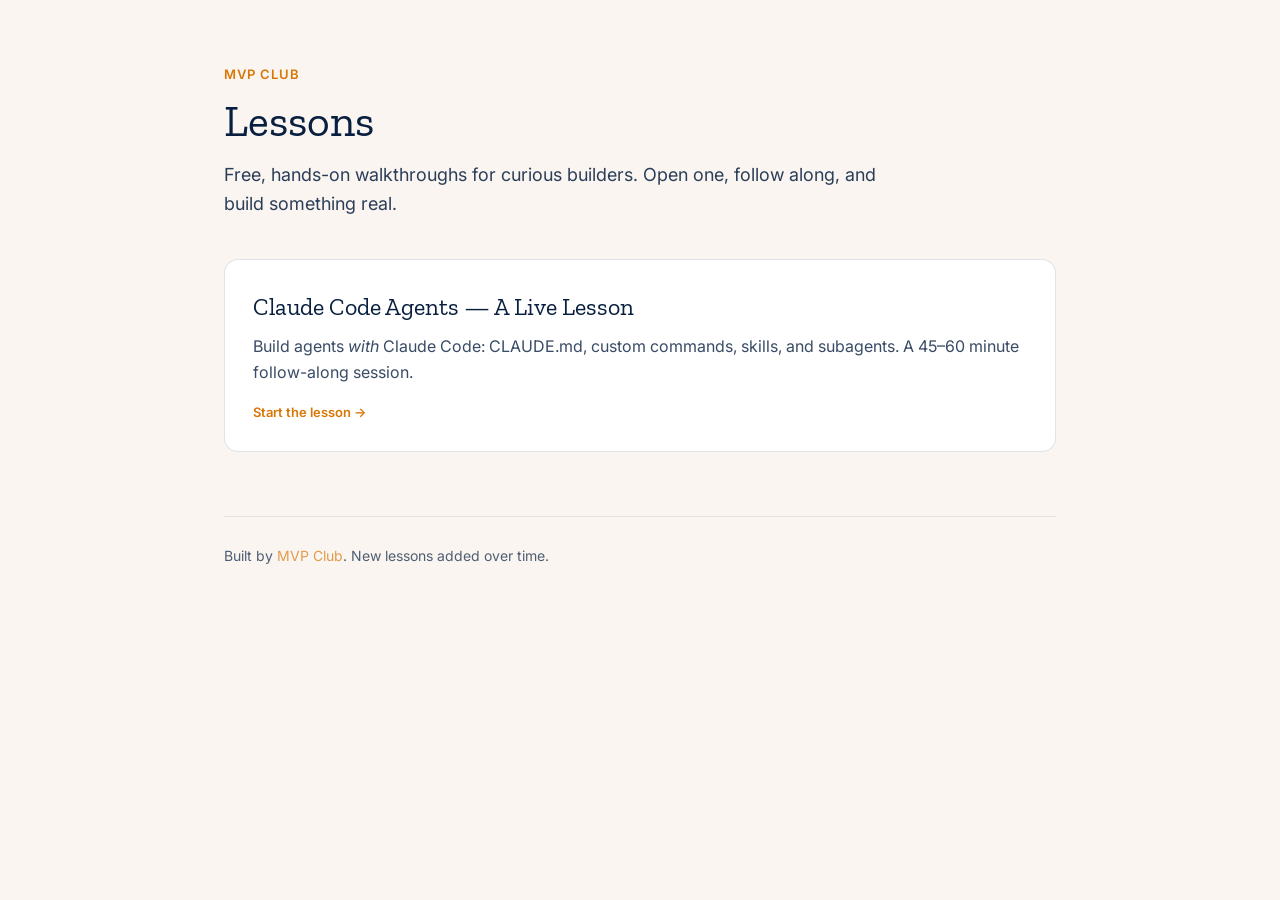
==== index.html @ be9ad40e "feat: initial learning hub with claude-code-agents lesson Co-Authored-By: Claude Opus 4.7 (1M contex" ====
<!DOCTYPE html>
<html lang="en">
<head>
  <meta charset="UTF-8">
  <meta name="viewport" content="width=device-width, initial-scale=1.0">
  <title>MVP Club — Lessons</title>
  <meta name="description" content="Free, hands-on lessons from MVP Club on building with AI.">
  <link rel="preconnect" href="https://fonts.googleapis.com">
  <link rel="preconnect" href="https://fonts.gstatic.com" crossorigin>
  <link href="https://fonts.googleapis.com/css2?family=Zilla+Slab:wght@400&family=Inter:wght@400;500;600&display=swap" rel="stylesheet">
  <style>
    :root {
      --warm-stone: #faf5f0;
      --navy: #081f3f;
      --amber: #d97706;
      --golden: #fbbf24;
      --golden-soft: #fef3c7;
      --card-bg: #ffffff;
      --border-subtle: rgba(8, 31, 63, 0.12);
    }
    * { box-sizing: border-box; }
    body {
      margin: 0;
      background: var(--warm-stone);
      color: var(--navy);
      font-family: 'Inter', system-ui, -apple-system, sans-serif;
      font-size: 16px;
      line-height: 1.6;
      -webkit-font-smoothing: antialiased;
    }
    .wrap { max-width: 880px; margin: 0 auto; padding: 64px 24px 80px; }
    header { margin-bottom: 8px; }
    .eyebrow {
      font-size: 13px; font-weight: 600; letter-spacing: 0.08em;
      text-transform: uppercase; color: var(--amber); margin: 0 0 12px;
    }
    h1 {
      font-family: 'Zilla Slab', serif; font-weight: 400;
      font-size: 44px; line-height: 1.1; margin: 0 0 16px;
    }
    .lede { font-size: 18px; max-width: 60ch; margin: 0; opacity: 0.85; }
    .lessons { display: grid; gap: 20px; margin-top: 40px; }
    .lesson-card {
      display: block; text-decoration: none; color: inherit;
      background: var(--card-bg); border: 1px solid var(--border-subtle);
      border-radius: 14px; padding: 28px 28px 26px;
      transition: transform 0.15s, box-shadow 0.15s, border-color 0.15s;
    }
    .lesson-card:hover {
      transform: translateY(-2px);
      box-shadow: 0 12px 28px rgba(8, 31, 63, 0.10);
      border-color: var(--amber);
    }
    .lesson-card h2 {
      font-family: 'Zilla Slab', serif; font-weight: 400;
      font-size: 24px; margin: 0 0 8px;
    }
    .lesson-card p { margin: 0 0 14px; opacity: 0.8; }
    .meta {
      font-size: 13px; font-weight: 600; color: var(--amber);
      display: inline-flex; align-items: center; gap: 6px;
    }
    footer {
      margin-top: 64px; padding-top: 28px;
      border-top: 1px solid var(--border-subtle);
      font-size: 14px; opacity: 0.7;
    }
    footer a { color: var(--amber); text-decoration: none; }
    footer a:hover { text-decoration: underline; }
    @media (max-width: 600px) {
      h1 { font-size: 34px; }
      .wrap { padding: 44px 20px 64px; }
    }
  </style>
</head>
<body>
  <div class="wrap">
    <header>
      <p class="eyebrow">MVP Club</p>
      <h1>Lessons</h1>
      <p class="lede">Free, hands-on walkthroughs for curious builders. Open one, follow along, and build something real.</p>
    </header>

    <main class="lessons">
      <a class="lesson-card" href="claude-code-agents/">
        <h2>Claude Code Agents — A Live Lesson</h2>
        <p>Build agents <em>with</em> Claude Code: CLAUDE.md, custom commands, skills, and subagents. A 45–60 minute follow-along session.</p>
        <span class="meta">Start the lesson →</span>
      </a>
    </main>

    <footer>
      Built by <a href="https://mvpclub.ai?utm_source=lessons&utm_medium=referral&utm_campaign=learning-hub&utm_content=company">MVP Club</a>. New lessons added over time.
    </footer>
  </div>
</body>
</html>
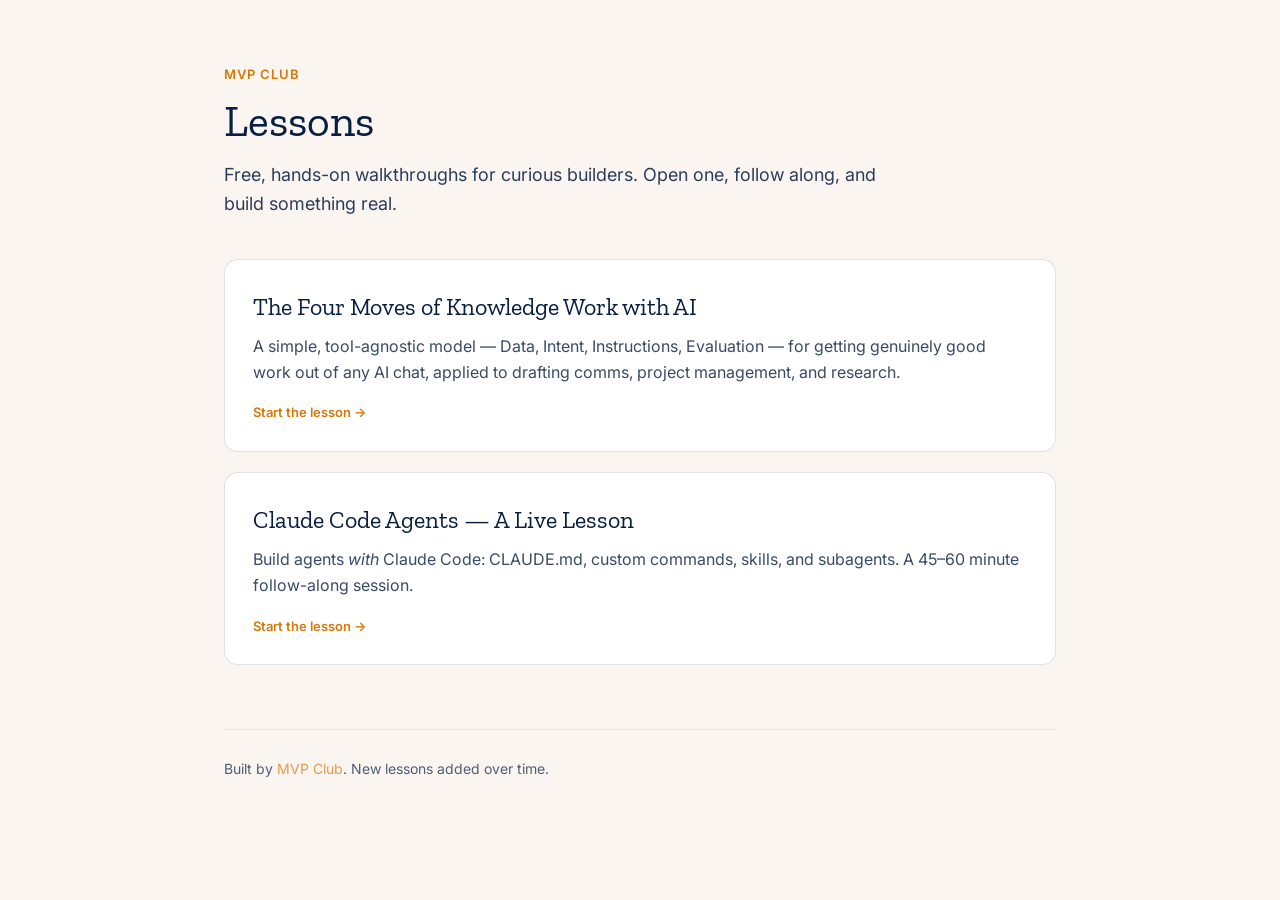
==== commit 1f6cf2ae: "feat(knowledge-work): add "Four Moves of Knowledge Work with AI" lesson Tool-agnostic lesson on the " ====
--- a/index.html
+++ b/index.html
@@ -82,6 +82,11 @@
     </header>
 
     <main class="lessons">
+      <a class="lesson-card" href="knowledge-work-with-ai/">
+        <h2>The Four Moves of Knowledge Work with AI</h2>
+        <p>A simple, tool-agnostic model — Data, Intent, Instructions, Evaluation — for getting genuinely good work out of any AI chat, applied to drafting comms, project management, and research.</p>
+        <span class="meta">Start the lesson →</span>
+      </a>
       <a class="lesson-card" href="claude-code-agents/">
         <h2>Claude Code Agents — A Live Lesson</h2>
         <p>Build agents <em>with</em> Claude Code: CLAUDE.md, custom commands, skills, and subagents. A 45–60 minute follow-along session.</p>
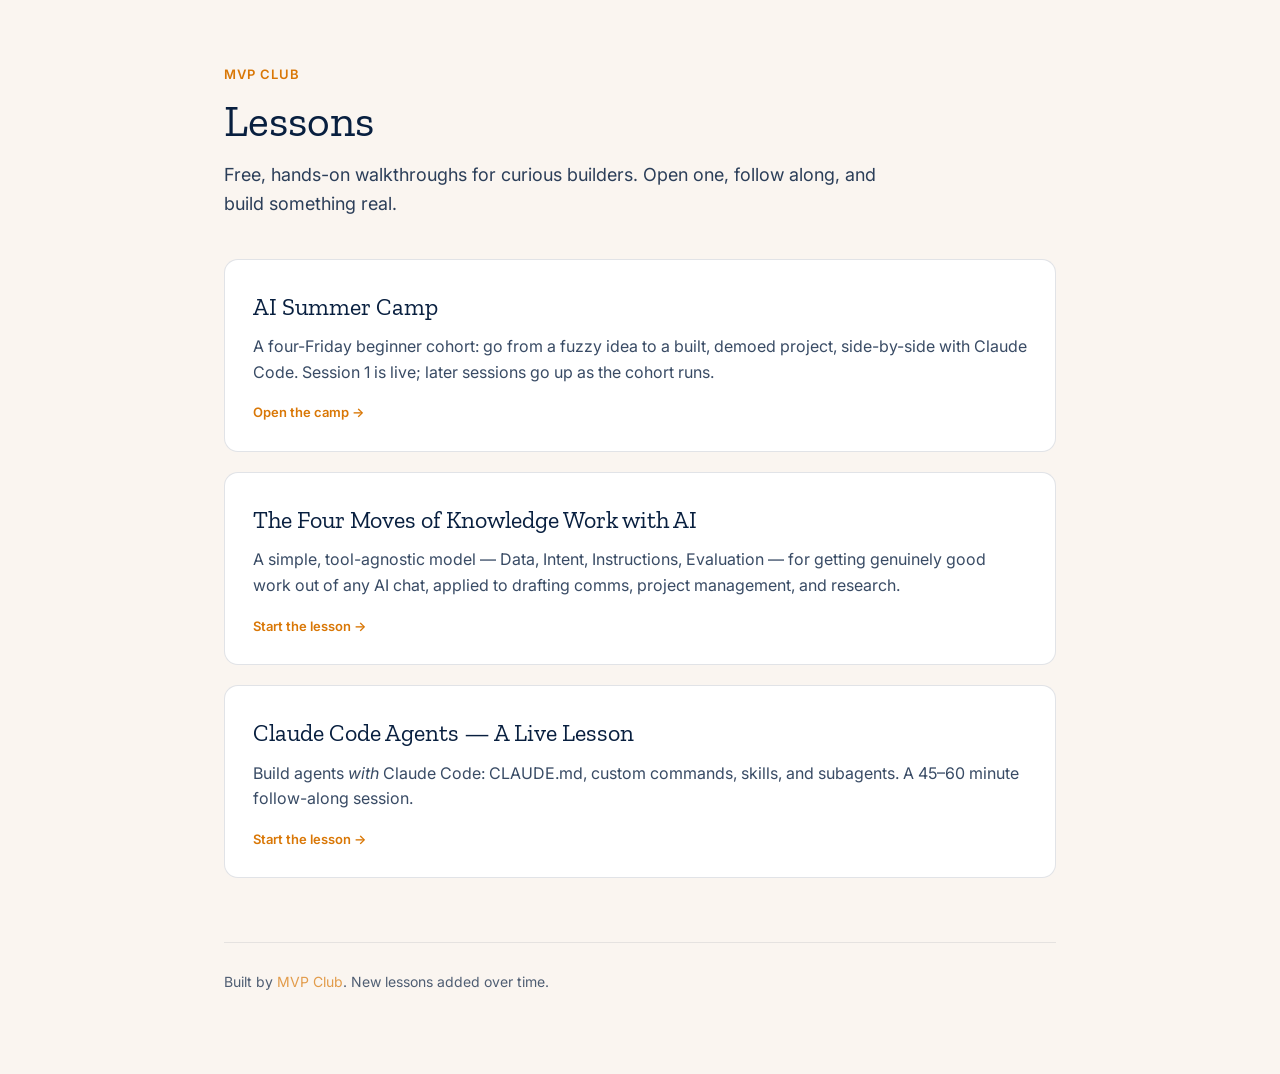
==== commit c632ac06: "feat(summer-camp): refine 'shape the guess' curve + standalone card; list camp on hub Center the bel" ====
--- a/index.html
+++ b/index.html
@@ -82,6 +82,11 @@
     </header>
 
     <main class="lessons">
+      <a class="lesson-card" href="summer-camp/">
+        <h2>AI Summer Camp</h2>
+        <p>A four-Friday beginner cohort: go from a fuzzy idea to a built, demoed project, side-by-side with Claude Code. Session 1 is live; later sessions go up as the cohort runs.</p>
+        <span class="meta">Open the camp →</span>
+      </a>
       <a class="lesson-card" href="knowledge-work-with-ai/">
         <h2>The Four Moves of Knowledge Work with AI</h2>
         <p>A simple, tool-agnostic model — Data, Intent, Instructions, Evaluation — for getting genuinely good work out of any AI chat, applied to drafting comms, project management, and research.</p>
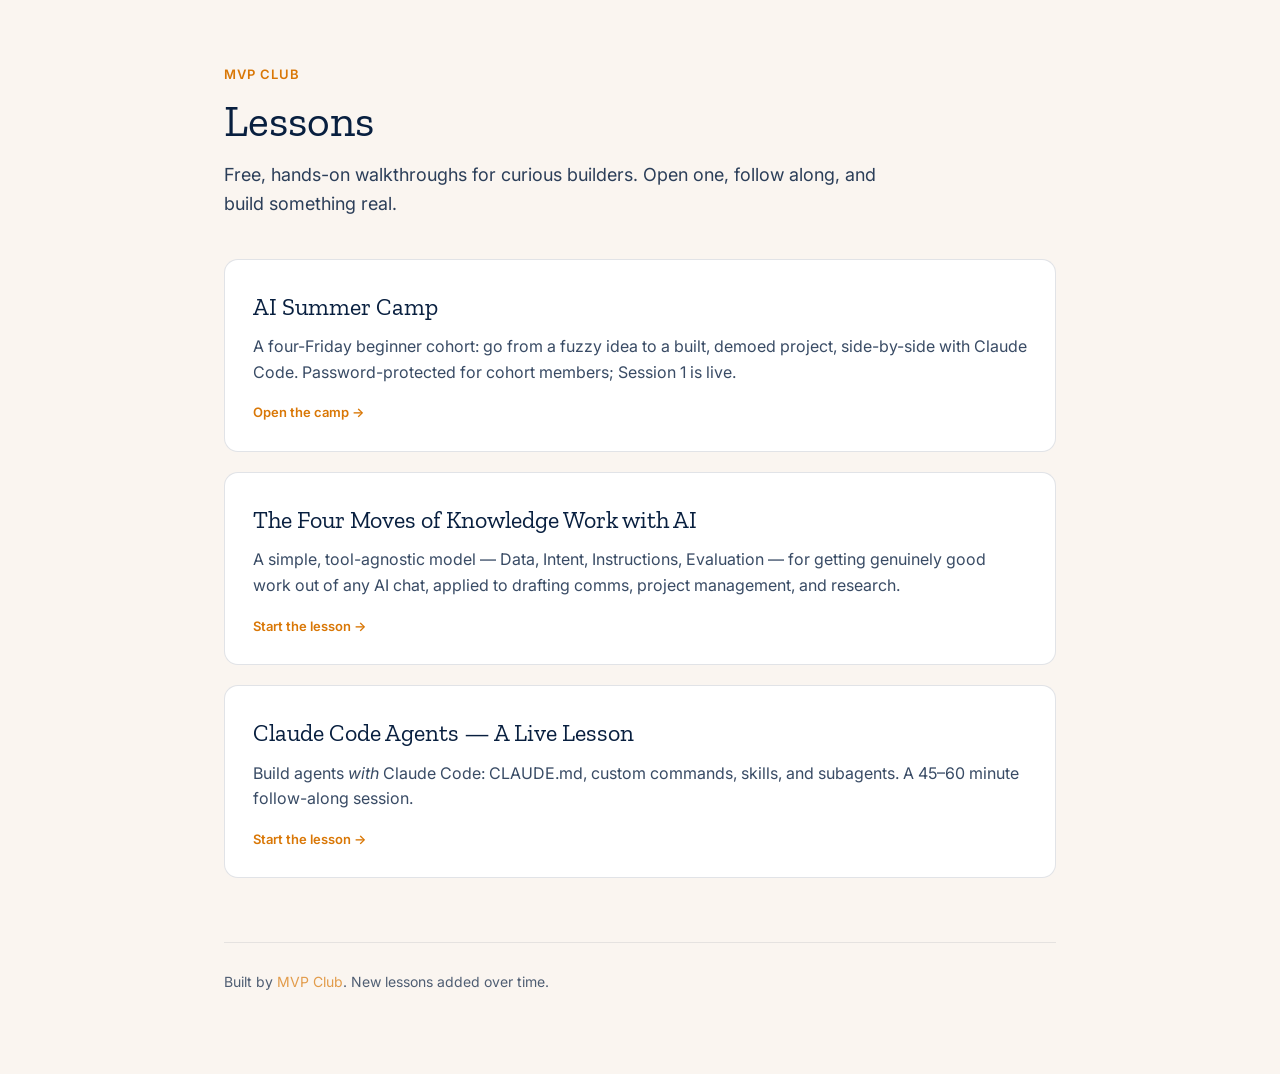
==== commit ac794c91: "feat(summer-camp): publish camp behind a client-side password gate (AES-256-GCM) Camp HTML pages are" ====
--- a/index.html
+++ b/index.html
@@ -84,7 +84,7 @@
     <main class="lessons">
       <a class="lesson-card" href="summer-camp/">
         <h2>AI Summer Camp</h2>
-        <p>A four-Friday beginner cohort: go from a fuzzy idea to a built, demoed project, side-by-side with Claude Code. Session 1 is live; later sessions go up as the cohort runs.</p>
+        <p>A four-Friday beginner cohort: go from a fuzzy idea to a built, demoed project, side-by-side with Claude Code. Password-protected for cohort members; Session 1 is live.</p>
         <span class="meta">Open the camp →</span>
       </a>
       <a class="lesson-card" href="knowledge-work-with-ai/">
